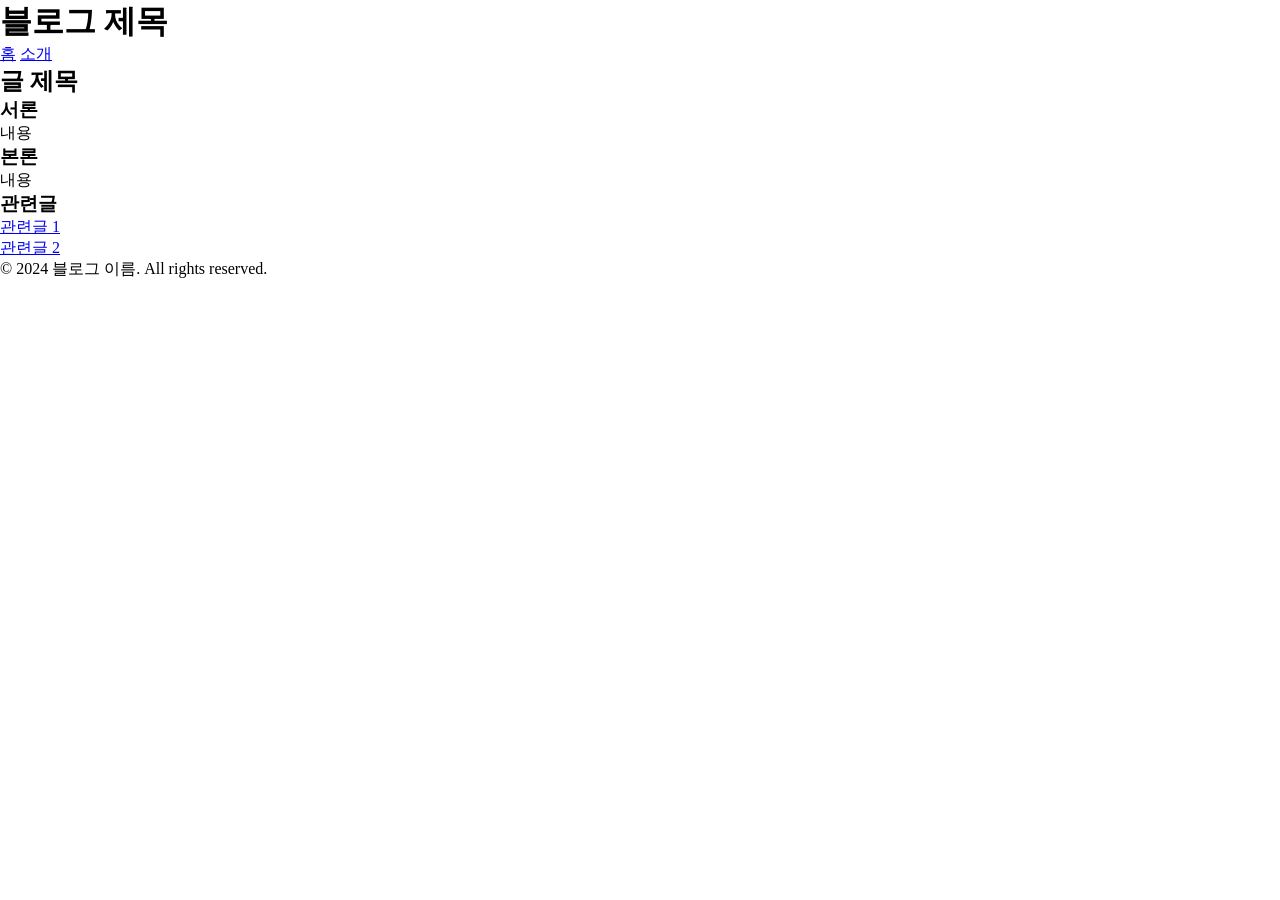
==== index.html @ a3a7e35e "homo 페이지 업로드" ====
<!DOCTYPE html>
<html lang="ko">
<head>
    <meta charset="UTF-8">
    <meta name="viewport" content="width=device-width, initial-scale=1.0">
    <title>youtube 구현</title>
    <link rel="stylesheet" href="youtube-style.css">
</head>
<body>
    <!-- 헤더 -->
    <!-- 헤더 - 햄버거 버튼 -->
    <!-- 헤더 - 검색 바-->
    <!-- 헤더 - 검색 바 - 버튼 마이크 사용 검색 -->
    <!-- 헤더 - 네비 -->
    <!-- 헤더 - 네비 - Create 버튼 - Google Apps 버튼(지메일, 드라이브, 지도 등) - 알림 버튼 -->

    <!-- 사이드바 -->
    
    <!-- 사이드바 Home -->
    <!-- 사이드바 Explore -->
    <!-- 사이드바 Subscriptions -->
    
    <!-- 사이드바 Library -->
    <!-- 사이드바 History -->
    <!-- 사이드바 Your Video -->
    <!-- 사이드바 Watch Later -->
    <!-- 사이드바 Liked Videos -->
    <!-- 사이드바 - 아코디언 - Show More-->

    <!-- 사이드바 - 채널 - SUBSCRIPTIONS -->
    <!-- 사이드바 - 채널 - James Gouse -->
    <!-- 사이드바 - 채널 - Alan Cooper -->
    <!-- 사이드바 - 채널 - Marcus Levin -->
    <!-- 사이드바 - 채널 - Alexis Sears -->
    <!-- 사이드바 - 채널 - Jesica Lambert -->
    <!-- 사이드바 - 채널 - Anna White -->
    <!-- 사이드바 - 채널 - Skyal Dias -->
    
    <!-- 사이드바 - 아코디언 - Show 13 more -->

    <!-- 사이드바 - MORE FROM YOUTUBE-->
    <!-- 사이드바 - Youtube Premium -->
    <!-- 사이드바 - Gaming -->
    <!-- 사이드바 - Live -->
    <!-- 사이드바 - Sports -->

    <!-- 탭 -->
    <!-- 탭버튼-->

    <!-- 메인 영상 갤러리 -->

    <!---->


    <header>
        <h1>블로그 제목</h1>
        <nav>
            <a href="#">홈</a>
            <a href="#">소개</a>
        </nav>
    </header>
    <main>
        <article>
            <h2>글 제목</h2>
            <section>
                <h3>서론</h3>
                <p>내용</p>
            </section>
            <section>
                <h3>본론</h3>
                <p>내용</p>
            </section>
        </article>
        <aside>
            <h3>관련글</h3>
            <ul>
                <li><a href="#">관련글 1</a></li>
                <li><a href="#">관련글 2</a></li>
            </ul>
        </aside>
    </main>
    <footer>
        <p>&copy; 2024 블로그 이름. All rights reserved.</p>
    </footer>
</body>
</html>
---- youtube-style.css ----
* { padding: 0; margin: 0; box-sizing: border-box;}
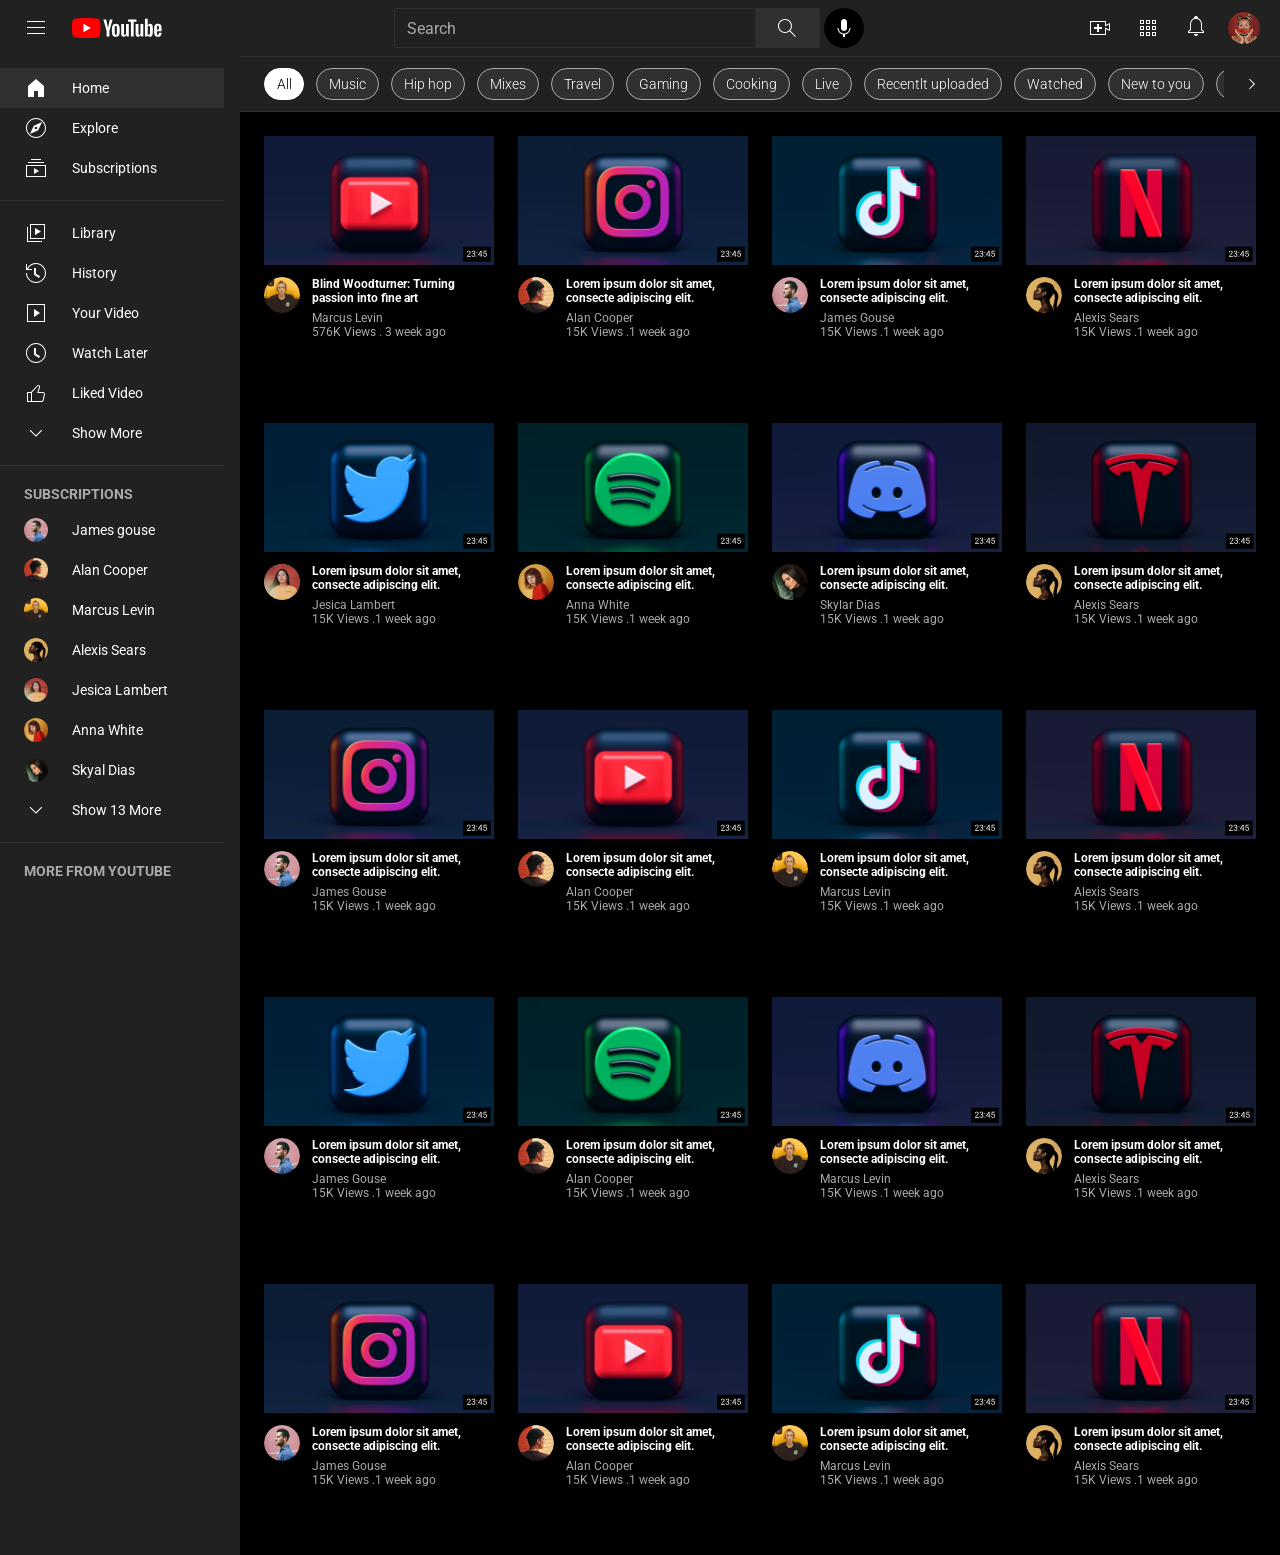
==== commit cea1dced: "youtube-index 파일명을 index로 수정하고 channel과 video페이지 내에 youtube-index로 이동하는 링크도 수정" ====
--- a/index.html
+++ b/index.html
@@ -4,83 +4,760 @@
     <meta charset="UTF-8">
     <meta name="viewport" content="width=device-width, initial-scale=1.0">
     <title>youtube 구현</title>
+
+    <link rel="preconnect" href="https://fonts.googleapis.com">
+    <link rel="preconnect" href="https://fonts.gstatic.com" crossorigin>
+    <link href="https://fonts.googleapis.com/css2?family=Roboto:wght@300;400;500;700&display=swap" rel="stylesheet">
+
     <link rel="stylesheet" href="youtube-style.css">
+    <link rel="stylesheet" href="home-style.css">
 </head>
 <body>
     <!-- 헤더 -->
-    <!-- 헤더 - 햄버거 버튼 -->
-    <!-- 헤더 - 검색 바-->
-    <!-- 헤더 - 검색 바 - 버튼 마이크 사용 검색 -->
-    <!-- 헤더 - 네비 -->
-    <!-- 헤더 - 네비 - Create 버튼 - Google Apps 버튼(지메일, 드라이브, 지도 등) - 알림 버튼 -->
-
-    <!-- 사이드바 -->
+    <header class="header">
+        <div class="hd-sec1">
+            <!-- 헤더 - 햄버거 버튼 -->
+            <input type="checkbox" id="hamburger-toggle" class="hamburger-input">
+            <label for="hamburger-toggle" class="hamburger">
+                <img src="./img/youtube-index/header/hamburger.svg" alt="메뉴">
+            </label>
+            <!-- 유튜브 로고 -->
+            <div class="main-logo">
+                <img src="./img/youtube-index/header/youtube-logo.svg">
+            </div>
+        </div>
+        <div class="hd-sec2">
+            <!-- 헤더 - 검색 바-->
+            <div class="searchbar">
+                <input type="text" placeholder="Search">
+                <button type="search-submit" aria-label="검색실행">
+                    <img src="./img/youtube-index/header/search.svg">
+                </button>
+            </div>
+                <!-- 헤더 - 검색 바 - 버튼 마이크 사용 검색 -->
+                <button class="mic-btn">
+                    <img src="./img/youtube-index/header/mic-icon.svg">
+                </button>
+        </div>
+        <div class="hd-sec3">
+            <!-- 헤더 - 네비 -->
+            <nav class="menu">
+            <!-- 헤더 - 네비 - Create 버튼 - Google Apps 버튼(지메일, 드라이브, 지도 등) - 알림 버튼 -->
+                <ul class="h-nav">
+                    <li class="create-btn">
+                        <a href="#" class="create-btn"><img src="./img/youtube-index/header/create.svg"></a>
+                    </li>
+                    <li class="apps-btn">
+                        <a href="#" class="apps-btn"><img src="./img/youtube-index/header/apps.svg"></a>
+                    </li>
+                    <li class="notification-btn">
+                        <a href="#" class="notifications-btn"><img src="./img/youtube-index/header/notifications.svg"></a>
+                    </li>
+                    <!-- 프로필 + 드롭다운 메뉴 -->
+                    <li class="profile-item">
+                        <input type="checkbox" id="profile-toggle" class="profile-input">
+                        <label for="profile-toggle" class="profile-btn">
+                            <img src="./img/youtube-index/header/User-Avatar.png" alt="프로필">
+                        </label>
+                    
+                        <div class="profile-drop">
+                            <!-- 1. 프로필 카드 -->
+                            <div class="drop-card">
+                                <img src="./img/youtube-index/header/User-Avatar.png" class="drop-avatar">
+                                <div class="profile-drop__info">
+                                    <p class="drop-name">Ruby Han</p>
+                                    <p class="drop-handle">@rubyhan</p>
+                                    <a href="#" class="drop-channel-link">View your channel</a>
+                                </div>
+                            </div>
+                        
+                            <!-- 2. 계정 관련 -->
+                            <div class="drop-section">
+                                <a href="#" class="drop-item">
+                                    <img src="./img/youtube-index/header/google-logo.png" class="drop-icon">
+                                    <span>Google Account</span>
+                                </a>
+                                <a href="#" class="drop-item">
+                                    <img src="./img/youtube-index/header/switch-account.png" class="drop-icon">
+                                    <span>Switch account</span>
+                                    <img src="./img/youtube-index/header/forward.png" class="drop-chevron">
+                                </a>
+                                <a href="#" class="drop-item">
+                                    <img src="./img/youtube-index/header/logout.png" class="drop-icon">
+                                    <span>Sign out</span>
+                                </a>
+                            </div>
+                        
+                            <!-- 3. Appearance / Language -->
+                            <div class="drop-section">
+                                <a href="#" class="drop-item">
+                                    <img src="./img/youtube-index/header/design.png" class="drop-icon">
+                                    <span>Appearance: Device theme</span>
+                                    <img src="./img/youtube-index/header/forward.png" class="drop-chevron">
+                                </a>
+                                <a href="#" class="drop-item">
+                                    <img src="./img/youtube-index/header/lang-change.png" class="drop-icon">
+                                    <span>Language: English</span>
+                                    <img src="./img/youtube-index/header/forward.png" class="drop-chevron">
+                                </a>
+                            </div>
+                        
+                            <!-- 4. Settings / Help  -->
+                            <div class="drop-section">
+                                <a href="#" class="drop-item">
+                                    <img src="./img/youtube-index/header/setting.png" class="drop-icon">
+                                    <span>Settings</span>
+                                </a>
+                                <a href="#" class="drop-item">
+                                    <img src="./img/youtube-index/header/help.png" class="drop-icon">
+                                    <span>Help</span>
+                                </a>
+                            </div>
+                        </div>
+                    </li>
+                </ul>
+            </nav>
+        </div>
+        
+        
+    </header>
+
+    <div class="body-wrap">
+        <!-- 사이드바 -->
+        <aside class="sidebar">
+        <!-- 사이드바 Home -->
+        <!-- 사이드바 Explore -->
+        <!-- 사이드바 Subscriptions -->
+        <nav class="sidebar-nav1">
+            <a href="#" class="sidenav-act is-active">
+                <span>
+                    <img src="./img/youtube-index/sidebar/home.svg">
+                    <span class="menu-text">Home</span>
+                </span>
+            </a>
+            <a href="#" class="sidenav-act">
+                <span>
+                    <img src="./img/youtube-index/sidebar/explore.svg">
+                    <span class="menu-text">Explore</span>
+                </span>
+            </a>
+            <a href="#" class="sidenav-act">
+                <span>
+                    <img src="./img/youtube-index/sidebar/subscriptions.svg">
+                    <span class="menu-text">Subscriptions</span>
+                </span>
+            </a>
+        </nav>
+        
+        <!-- 사이드바 Library -->
+        <!-- 사이드바 History -->
+        <!-- 사이드바 Your Video -->
+        <!-- 사이드바 Watch Later -->
+        <!-- 사이드바 Liked Videos -->
+        <!-- 사이드바 - 아코디언 - Show More-->
+        <nav class="sidebar-nav1">
+            <a href="#" class="sidenav-act">
+                <span>
+                    <img src="./img/youtube-index/sidebar/Library.svg">
+                    <span class="menu-text">Library</span>
+                </span>
+            </a>
+            <a href="#" class="sidenav-act">
+                <span>
+                    <img src="./img/youtube-index/sidebar/History.svg">
+                    <span class="menu-text">History</span>
+                </span>
+            </a>
+            <a href="#" class="sidenav-act">
+                <span>
+                    <img src="./img/youtube-index/sidebar/Your Videos.svg">
+                    <span class="menu-text">Your Video</span>
+                </span>
+            </a>
+            <a href="#" class="sidenav-act">
+                <span>
+                    <img src="./img/youtube-index/sidebar/watchLater.svg">
+                    <span class="menu-text">Watch Later</span>
+                </span>
+            </a>
+            <a href="#" class="sidenav-act">
+                <span>
+                    <img src="./img/youtube-index/sidebar/Liked Videos.svg">
+                    <span class="menu-text">Liked Video</span>
+                </span>
+            </a>
+            <a href="#" class="sidenav-act">
+                <span class="side-acc">
+                    <img src="./img/youtube-index/sidebar/Show More.svg">
+                    <span class="acc-btn">Show More</span>
+                </span>
+            </a>
+        </nav>
+
+        <!-- 사이드바 - 채널 - SUBSCRIPTIONS -->
+        <!-- 사이드바 - 채널 - James Gouse -->
+        <!-- 사이드바 - 채널 - Alan Cooper -->
+        <!-- 사이드바 - 채널 - Marcus Levin -->
+        <!-- 사이드바 - 채널 - Alexis Sears -->
+        <!-- 사이드바 - 채널 - Jesica Lambert -->
+        <!-- 사이드바 - 채널 - Anna White -->
+        <!-- 사이드바 - 채널 - Skyal Dias -->
+
+        <nav class="sidebar-nav2">
+            <span>SUBSCRIPTIONS</span>
+            <a href="#" class="sidenav-act">
+                <span>
+                    <img src="./img/youtube-index/sidebar/James Gouse.svg">
+                    <span class="menu-text">James gouse</span>
+                </span>
+            </a>
+            <a href="#" class="sidenav-act">
+                <span>
+                    <img src="./img/youtube-index/sidebar/Alan Cooper.svg">
+                    <span class="menu-text">Alan Cooper</span>
+                </span>
+            </a>
+            <a href="channel.html" class="sidenav-act">
+                <span>
+                    <img src="./img/youtube-index/sidebar/Marcus Levin.svg">
+                    <span class="menu-text">Marcus Levin</span>
+                </span>
+            </a>
+            <a href="#" class="sidenav-act">
+                <span>
+                    <img src="./img/youtube-index/sidebar/Alexis Sears.svg">
+                    <span class="menu-text">Alexis Sears</span>
+                </span>
+
+            </a>
+            <a href="#" class="sidenav-act">
+                <span>
+                    <img src="./img/youtube-index/sidebar/Jesica Lambert.svg">
+                    <span class="menu-text">Jesica Lambert</span>
+                </span>
+            </a>
+            <a href="#" class="sidenav-act">
+                <span>
+                    <img src="./img/youtube-index/sidebar/Anna White.svg">
+                    <span class="menu-text">Anna White</span>
+                </span>
+            </a>
+            <a href="#" class="sidenav-act">
+                <span>
+                    <img src="./img/youtube-index/sidebar/Skylar Dias.svg">
+                    <span class="menu-text">Skyal Dias</span>
+                </span>
+            </a>
+            <a href="#" class="sidenav-act">
+                <span class="side-acc">
+                    <img src="./img/youtube-index/sidebar/Show 13 more.svg">
+                    <span class="acc-btn">Show 13 More</span>
+                </span>
+            </a>
+        </nav>
+
+        <!-- 사이드바 - MORE FROM YOUTUBE-->
+        <!-- 사이드바 - Youtube Premium -->
+        <!-- 사이드바 - Gaming -->
+        <!-- 사이드바 - Live -->
+        <!-- 사이드바 - Sports -->
+        <nav class="sidebar-nav3">
+            <span>MORE FROM YOUTUBE</span>
+            <a href="#" class="sidenav-act">
+                <span>
+                    <img src="./img/youtube-index/sidebar/premium.svg">
+                    <span class="menu-text">Youtube Premium</span>
+                </span>
+            </a>
+            <a href="#" class="sidenav-act">
+                <span>
+                    <img src="./img/youtube-index/sidebar/gaming.svg">
+                    <span class="menu-text">Gaming</span>
+                </span>
+            </a>
+            <a href="#" class="sidenav-act">
+                <span>
+                    <img src="./img/youtube-index/sidebar/live.svg">
+                    <span class="menu-text">Live</span>
+                </span>
+            </a>
+            <a href="#" class="sidenav-act">
+                <span>
+                    <img src="./img/youtube-index/sidebar/sports.svg">
+                    <span class="menu-text">Sports</span>
+                </span>
+
+            </a>
+        </nav>
+
+        <!-- 사이드바 - Settings -->
+        <!-- 사이드바 - Report history -->
+        <!-- 사이드바 - Help -->
+        <!-- 사이드바 - Send feedback -->
+        <nav class="sidebar-nav4">
+            <a href="#" class="sidenav-act">
+                <span>
+                    <img src="./img/youtube-index/sidebar/settings.svg">
+                    <span class="menu-text">Settings</span>
+                </span>
+            </a>
+            <a href="#" class="sidenav-act">
+                <span>
+                    <img src="./img/youtube-index/sidebar/report.svg">
+                    <span class="menu-text">Report history</span>
+                </span>
+            </a>
+            <a href="#" class="sidenav-act">
+                <span>
+                    <img src="./img/youtube-index/sidebar/help.svg">
+                    <span class="menu-text">Help</span>
+                </span>
+            </a>
+            <a href="#" class="sidenav-act">
+                <span>
+                    <img src="./img/youtube-index/sidebar/feedback.svg">
+                    <span class="menu-text">Send feedback</span>
+                </span>
+            </a>
+        </nav>
+        </aside>
+
+        <!-- 메인 -->
+        <main class="main-grid">
+            <!-- 탭들 -->
+            <nav class="top-menu">
+                <ul class="menu-list">
+                    <li><button class="menu-item active">All</li>
+                    <li><button class="menu-item">Music</button></li>
+                    <li><button class="menu-item">Hip hop</button></li>
+                    <li><button class="menu-item">Mixes</button></li>
+                    <li><button class="menu-item">Travel</button></li>
+                    <li><button class="menu-item">Gaming</button></li>
+                    <li><button class="menu-item">Cooking</button></li>
+                    <li><button class="menu-item">Live</button></li>
+                    <li><button class="menu-item">Recentlt uploaded</button></li>
+                    <li><button class="menu-item">Watched</button></li>
+                    <li><button class="menu-item">New to you</button></li>
+                    <li><button class="menu-item">Comedy</button></li>
+                    <li><button class="menu-item">Sports</button></li>
+                    <li><button class="menu-item">News</button></li>
+                    <li><button class="menu-item">Podcasts</button></li>
+                    <li><button class="menu-item">Documentaries</button></li>
+                    <li><button class="menu-item">Fashion</button></li>
+                    <li><button class="menu-item">Tech</button></li>
+                    <li><button class="menu-item">Fitness</button></li>
+                    <li><button class="menu-item">Beauty</button></li>
+                    <li><button class="menu-item">Movies</button></li>
+                    <li><button class="menu-item">Education</button></li>
+                    <li><button class="menu-item">Science</button></li>
+                    <li><button class="menu-item">Animals</button></li>
+                    <li><button class="menu-item">Automotive</button></li>
+                    <li><button class="menu-item">DIY</button></li>
+                    <li><button class="menu-item">History</button></li>
+                </ul>
+            <button class="arrow" aria-label="더보기">
+                <img src="./img/youtube-index/main/arrow-right.svg" alt="">
+            </button>
+            </nav>
+            <!-- 영상 그리드 -->
+            <article class="grid">
+            <div class="grid-item">
+                <a href="video.html" class="grid-item">
+                    <!-- 영상 -->
+                    <div class="grid-video">
+                        <img src="./img/youtube-index/main/yout.svg">
+                    </div>
+                    <!-- VIDEO 페이지 연동 부분 -->
+                    <div class="grid-desc">
+                        <img src="./img/youtube-index/main/Marcus Levin.svg">
+                            <!-- 영상 제목 -->
+                        <div class="grid-text">
+                            <h3>Blind Woodturner: Turning passion into fine art</h3>
+                            <!-- 영상 채널명 -->
+                            <p>Marcus Levin</p>
+                            <!-- 영상 조회수, 업로드 일자 -->
+                            <p>576K Views . 3 week ago</p>
+                        </div>
+                    </div>
+                </a>
+            </div>
+            <div class="grid-item">
+                <a href="#" class="grid-item">
+                    <!-- 영상 -->
+                    <div class="grid-video">
+                        <img src="./img/youtube-index/main/insta.svg">
+                    </div>
+                    <div class="grid-desc">
+                        <img src="./img/youtube-index/main/Alan Cooper.svg">
+                        <div class="grid-text">
+                            <h3>Lorem ipsum dolor sit amet, consecte adipiscing elit.</h3>
+                            <!-- 영상 채널명 -->
+                            <p>Alan Cooper</p>
+                            <!-- 영상 조회수, 업로드 일자 -->
+                            <p>15K Views .1 week ago</p>
+                        </div>
+                    </div>
+                </a>
+            </div>
+            <div class="grid-item">
+                <a href="#" class="grid-item">
+                    <!-- 영상 -->
+                    <div class="grid-video">
+                        <img src="./img/youtube-index/main/tict.svg">
+                    </div>
+                    <div class="grid-desc">
+                        <img src="./img/youtube-index/main/James Gouse.svg">
+                        <div class="grid-text">
+                            <h3>Lorem ipsum dolor sit amet, consecte adipiscing elit.</h3>
+                            <!-- 영상 채널명 -->
+                            <p>James Gouse</p>
+                            <!-- 영상 조회수, 업로드 일자 -->
+                            <p>15K Views .1 week ago</p>
+                        </div>
+                    </div>
+                </a>
+            </div>
+            <div class="grid-item">
+                <a href="#" class="grid-item">
+                    <!-- 영상 -->
+                    <div class="grid-video">
+                        <img src="./img/youtube-index/main/netf.svg">
+                    </div>
+                    <div class="grid-desc">
+                        <img src="./img/youtube-index/main/Alexis Sears.svg">
+                        <div class="grid-text">
+                            <!-- 영상 제목 -->
+                            <h3>Lorem ipsum dolor sit amet, consecte adipiscing elit.</h3>
+                            <!-- 영상 채널명 -->
+                            <p>Alexis Sears</p>
+                            <!-- 영상 조회수, 업로드 일자 -->
+                            <p>15K Views .1 week ago</p>
+                        </div>
+                    </div>
+                </a>
+            </div>
+
+            <div class="grid-item">
+                <a href="#" class="grid-item">
+                    <!-- 영상 -->
+                    <div class="grid-video">
+                        <img src="./img/youtube-index/main/twit.svg">
+                    </div>
+                    <div class="grid-desc">
+                        <img src="./img/youtube-index/main/Jesica Lambert.svg">
+                        <div class="grid-text">
+                            <!-- 영상 제목 -->
+                            <h3>Lorem ipsum dolor sit amet, consecte adipiscing elit.</h3>
+                            <!-- 영상 채널명 -->
+                            <p>Jesica Lambert</p>
+                            <!-- 영상 조회수, 업로드 일자 -->
+                            <p>15K Views .1 week ago</p>
+                        </div>
+                    </div>
+                </a>
+            </div>
+            <div class="grid-item">
+                <a href="#" class="grid-item">
+                    <!-- 영상 -->
+                    <div class="grid-video">
+                        <img src="./img/youtube-index/main/spot.svg">
+                    </div>
+                    <div class="grid-desc">
+                        <img src="./img/youtube-index/main/Anna White.svg">
+                        <div class="grid-text">
+                            <!-- 영상 제목 -->
+                            <h3>Lorem ipsum dolor sit amet, consecte adipiscing elit.</h3>
+                            <!-- 영상 채널명 -->
+                            <p>Anna White</p>
+                            <!-- 영상 조회수, 업로드 일자 -->
+                            <p>15K Views .1 week ago</p>
+                        </div>
+                    </div>
+                </a>
+            </div>
+            <div class="grid-item">
+                <a href="#" class="grid-item">
+                    <!-- 영상 -->
+                    <div class="grid-video">
+                        <img src="./img/youtube-index/main/disc.svg">
+                    </div>
+                    <div class="grid-desc">
+                        <img src="./img/youtube-index/main/Skylar Dias.svg">
+                        <div class="grid-text">
+                            <!-- 영상 제목 -->
+                            <h3>Lorem ipsum dolor sit amet, consecte adipiscing elit.</h3>
+                            <!-- 영상 채널명 -->
+                            <p>Skylar Dias</p>
+                            <!-- 영상 조회수, 업로드 일자 -->
+                            <p>15K Views .1 week ago</p>
+                        </div>
+                    </div>
+                </a>
+            </div>
+            <div class="grid-item">
+                <a href="#" class="grid-item">
+                    <!-- 영상 -->
+                    <div class="grid-video">
+                        <img src="./img/youtube-index/main/tesla.svg">
+                    </div>
+                    <div class="grid-desc">
+                        <img src="./img/youtube-index/main/Alexis Sears.svg">
+                        <div class="grid-text">
+                            <!-- 영상 제목 -->
+                            <h3>Lorem ipsum dolor sit amet, consecte adipiscing elit.</h3>
+                            <!-- 영상 채널명 -->
+                            <p>Alexis Sears</p>
+                            <!-- 영상 조회수, 업로드 일자 -->
+                            <p>15K Views .1 week ago</p>
+                        </div>
+                    </div>
+                </a>
+            </div>
+            <div class="grid-item">
+                <a href="#" class="grid-item">
+                    <!-- 영상 -->
+                    <div class="grid-video">
+                        <img src="./img/youtube-index/main/insta.svg">
+                    </div>
+                    <div class="grid-desc">
+                        <img src="./img/youtube-index/main/James Gouse.svg">
+                        <div class="grid-text">
+                            <!-- 영상 제목 -->
+                            <h3>Lorem ipsum dolor sit amet, consecte adipiscing elit.</h3>
+                            <!-- 영상 채널명 -->
+                            <p>James Gouse</p>
+                            <!-- 영상 조회수, 업로드 일자 -->
+                            <p>15K Views .1 week ago</p>
+                        </div>
+                    </div>
+                </a>
+            </div>
+            <div class="grid-item">
+                <a href="#" class="grid-item">
+                    <!-- 영상 -->
+                    <div class="grid-video">
+                        <img src="./img/youtube-index/main/yout.svg">
+                    </div>
+                    <div class="grid-desc">
+                        <img src="./img/youtube-index/main/Alan Cooper.svg">
+                        <div class="grid-text">
+                            <!-- 영상 제목 -->
+                            <h3>Lorem ipsum dolor sit amet, consecte adipiscing elit.</h3>
+                            <!-- 영상 채널명 -->
+                            <p>Alan Cooper</p>
+                            <!-- 영상 조회수, 업로드 일자 -->
+                            <p>15K Views .1 week ago</p>
+                        </div>
+                    </div>
+                </a>
+            </div>
+            <div class="grid-item">
+                <a href="#" class="grid-item">
+                    <!-- 영상 -->
+                    <div class="grid-video">
+                        <img src="./img/youtube-index/main/tict.svg">
+                    </div>
+                    <div class="grid-desc">
+                        <img src="./img/youtube-index/main/Marcus Levin.svg">
+                        <div class="grid-text">
+                            <!-- 영상 제목 -->
+                            <h3>Lorem ipsum dolor sit amet, consecte adipiscing elit.</h3>
+                            <!-- 영상 채널명 -->
+                            <p>Marcus Levin</p>
+                            <!-- 영상 조회수, 업로드 일자 -->
+                            <p>15K Views .1 week ago</p>
+                        </div>
+                    </div>
+                </a>
+            </div>
+            <div class="grid-item">
+                <a href="#" class="grid-item">
+                    <!-- 영상 -->
+                    <div class="grid-video">
+                        <img src="./img/youtube-index/main/netf.svg">
+                    </div>
+                    <div class="grid-desc">
+                        <img src="./img/youtube-index/main/Alexis Sears.svg">
+                        <div class="grid-text">
+                            <!-- 영상 제목 -->
+                            <h3>Lorem ipsum dolor sit amet, consecte adipiscing elit.</h3>
+                            <!-- 영상 채널명 -->
+                            <p>Alexis Sears</p>
+                            <!-- 영상 조회수, 업로드 일자 -->
+                            <p>15K Views .1 week ago</p>
+                        </div>
+                    </div> 
+                </a>
+            </div>
+            <div class="grid-item">
+                <a href="#" class="grid-item">
+                    <!-- 영상 -->
+                    <div class="grid-video">
+                        <img src="./img/youtube-index/main/twit.svg">
+                    </div>
+                    <div class="grid-desc">
+                        <img src="./img/youtube-index/main/James Gouse.svg">
+                        <div class="grid-text">
+                            <!-- 영상 제목 -->
+                            <h3>Lorem ipsum dolor sit amet, consecte adipiscing elit.</h3>
+                            <!-- 영상 채널명 -->
+                            <p>James Gouse</p>
+                            <!-- 영상 조회수, 업로드 일자 -->
+                            <p>15K Views .1 week ago</p>
+                        </div>
+                    </div>
+                </a>
+            </div>
+            <div class="grid-item">
+                <a href="#" class="grid-item">
+                    <!-- 영상 -->
+                    <div class="grid-video">
+                        <img src="./img/youtube-index/main/spot.svg">
+                    </div>
+                    <div class="grid-desc">
+                        <img src="./img/youtube-index/main/Alan Cooper.svg">
+                        <div class="grid-text">
+                            <!-- 영상 제목 -->
+                            <h3>Lorem ipsum dolor sit amet, consecte adipiscing elit.</h3>
+                            <!-- 영상 채널명 -->
+                            <p>Alan Cooper</p>
+                            <!-- 영상 조회수, 업로드 일자 -->
+                            <p>15K Views .1 week ago</p>                        
+                        </div>
+                    </div>
+                </a>
+            </div>
+            <div class="grid-item">
+                <a href="#" class="grid-item">
+                    <!-- 영상 -->
+                    <div class="grid-video">
+                        <img src="./img/youtube-index/main/disc.svg">
+                    </div>
+                    <div class="grid-desc">
+                        <img src="./img/youtube-index/main/Marcus Levin.svg">
+                        <div class="grid-text">
+                            <h3>Lorem ipsum dolor sit amet, consecte adipiscing elit.</h3>
+                            <!-- 영상 채널명 -->
+                            <p>Marcus Levin</p>
+                            <!-- 영상 조회수, 업로드 일자 -->
+                            <p>15K Views .1 week ago</p>                    
+                        </div>
+                    </div>
+                </a>
+            </div>
+            <div class="grid-item">
+                <a href="#" class="grid-item">
+                    <!-- 영상 -->
+                    <div class="grid-video">
+                        <img src="./img/youtube-index/main/tesla.svg">
+                    </div>
+                    <div class="grid-desc">
+                        <img src="./img/youtube-index/main/Alexis Sears.svg">
+                        <div class="grid-text">
+                            <h3>Lorem ipsum dolor sit amet, consecte adipiscing elit.</h3>
+                            <!-- 영상 채널명 -->
+                            <p>Alexis Sears</p>
+                            <!-- 영상 조회수, 업로드 일자 -->
+                            <p>15K Views .1 week ago</p>    
+                        </div>
+                    </div>
+                </a>
+            </div>
+            <div class="grid-item">
+                <a href="#" class="grid-item">
+                    <!-- 영상 -->
+                    <div class="grid-video">
+                        <img src="./img/youtube-index/main/insta.svg">
+                    </div>
+                    <div class="grid-desc">
+                        <img src="./img/youtube-index/main/James Gouse.svg">
+                        <div class="grid-text">
+                            <!-- 영상 제목 -->
+                            <h3>Lorem ipsum dolor sit amet, consecte adipiscing elit.</h3>
+                            <!-- 영상 채널명 -->
+                            <p>James Gouse</p>
+                            <!-- 영상 조회수, 업로드 일자 -->
+                            <p>15K Views .1 week ago</p>
+                        </div>
+                    </div>
+                </a>
+            </div>
+            <div class="grid-item">
+                <a href="#" class="grid-item">
+                    <!-- 영상 -->
+                    <div class="grid-video">
+                        <img src="./img/youtube-index/main/yout.svg">
+                    </div>
+                    <div class="grid-desc">
+                        <img src="./img/youtube-index/main/Alan Cooper.svg">
+                        <div class="grid-text">
+                            <!-- 영상 제목 -->
+                            <h3>Lorem ipsum dolor sit amet, consecte adipiscing elit.</h3>
+                            <!-- 영상 채널명 -->
+                            <p>Alan Cooper</p>
+                            <!-- 영상 조회수, 업로드 일자 -->
+                            <p>15K Views .1 week ago</p>
+                        </div>
+                    </div>
+                </a>
+            </div>
+            <div class="grid-item">
+                <a href="#" class="grid-item">
+                    <!-- 영상 -->
+                    <div class="grid-video">
+                        <img src="./img/youtube-index/main/tict.svg">
+                    </div>
+                    <div class="grid-desc">
+                        <img src="./img/youtube-index/main/Marcus Levin.svg">
+                        <div class="grid-text">
+                            <!-- 영상 제목 -->
+                            <h3>Lorem ipsum dolor sit amet, consecte adipiscing elit.</h3>
+                            <!-- 영상 채널명 -->
+                            <p>Marcus Levin</p>
+                            <!-- 영상 조회수, 업로드 일자 -->
+                            <p>15K Views .1 week ago</p>
+                        </div>
+                    </div>
+                </a>
+            </div>
+            <div class="grid-item">
+                <a href="#" class="grid-item">
+                    <!-- 영상 -->
+                    <div class="grid-video">
+                        <img src="./img/youtube-index/main/netf.svg">
+                    </div>
+                    <div class="grid-desc">
+                        <img src="./img/youtube-index/main/Alexis Sears.svg">
+                        <div class="grid-text">
+                            <!-- 영상 제목 -->
+                            <h3>Lorem ipsum dolor sit amet, consecte adipiscing elit.</h3>
+                            <!-- 영상 채널명 -->
+                            <p>Alexis Sears</p>
+                            <!-- 영상 조회수, 업로드 일자 -->
+                            <p>15K Views .1 week ago</p>
+                        </div>
+                    </div>
+                </a>
+            </div>
+            </article>
+        </main>
+    </div>
     
-    <!-- 사이드바 Home -->
-    <!-- 사이드바 Explore -->
-    <!-- 사이드바 Subscriptions -->
-    
-    <!-- 사이드바 Library -->
-    <!-- 사이드바 History -->
-    <!-- 사이드바 Your Video -->
-    <!-- 사이드바 Watch Later -->
-    <!-- 사이드바 Liked Videos -->
-    <!-- 사이드바 - 아코디언 - Show More-->
-
-    <!-- 사이드바 - 채널 - SUBSCRIPTIONS -->
-    <!-- 사이드바 - 채널 - James Gouse -->
-    <!-- 사이드바 - 채널 - Alan Cooper -->
-    <!-- 사이드바 - 채널 - Marcus Levin -->
-    <!-- 사이드바 - 채널 - Alexis Sears -->
-    <!-- 사이드바 - 채널 - Jesica Lambert -->
-    <!-- 사이드바 - 채널 - Anna White -->
-    <!-- 사이드바 - 채널 - Skyal Dias -->
-    
-    <!-- 사이드바 - 아코디언 - Show 13 more -->
-
-    <!-- 사이드바 - MORE FROM YOUTUBE-->
-    <!-- 사이드바 - Youtube Premium -->
-    <!-- 사이드바 - Gaming -->
-    <!-- 사이드바 - Live -->
-    <!-- 사이드바 - Sports -->
-
-    <!-- 탭 -->
-    <!-- 탭버튼-->
-
-    <!-- 메인 영상 갤러리 -->
-
-    <!---->
-
-
-    <header>
-        <h1>블로그 제목</h1>
-        <nav>
-            <a href="#">홈</a>
-            <a href="#">소개</a>
-        </nav>
-    </header>
-    <main>
-        <article>
-            <h2>글 제목</h2>
-            <section>
-                <h3>서론</h3>
-                <p>내용</p>
-            </section>
-            <section>
-                <h3>본론</h3>
-                <p>내용</p>
-            </section>
-        </article>
-        <aside>
-            <h3>관련글</h3>
-            <ul>
-                <li><a href="#">관련글 1</a></li>
-                <li><a href="#">관련글 2</a></li>
-            </ul>
-        </aside>
-    </main>
-    <footer>
-        <p>&copy; 2024 블로그 이름. All rights reserved.</p>
-    </footer>
+    <!-- 모바일/태블릿 전용 하단 내비게이션 -->
+    <nav class="bottom-nav">
+        <a href="#" class="nav-item">
+            <img src="./img/youtube-index/sidebar/home.svg" alt="">
+        </a>
+        <a href="#" class="nav-item">
+            <img src="./img/youtube-index/sidebar/Your Videos.svg" alt="">
+        </a>
+        <a href="#" class="nav-item">
+            <img src="./img/youtube-index/sidebar/subscriptions.svg" alt="">
+        </a>
+        <a href="#" class="nav-item">
+            <img src="./img/youtube-index/header/User-Avatar.png" alt="">
+        </a>
+    </nav>
+
 </body>
 </html>
--- a/youtube-style.css
+++ b/youtube-style.css
@@ -1 +1,446 @@
-* { padding: 0; margin: 0; box-sizing: border-box;}+* { padding: 0; margin: 0; box-sizing: border-box; font-family: 'Roboto', sans-serif;}
+
+:root { 
+    --bg1: #212121;
+    --bg2: #AAAAAA;
+    --boder: #303030;
+    --youtube: #FF0000;
+}
+
+body {
+    background: var(--bg1);
+    width: 100%;
+    min-height: 100vh;
+    overflow-x: hidden;
+    overflow-y: visible;
+}
+
+.header {
+    position: fixed;
+    display: flex;
+    justify-content: space-between;
+    align-items: center;
+    background: var(--bg1);
+    top: 0;
+    left: 50%;
+    transform: translateX(-50%);
+    width: 100%;
+    max-width: 1440px;
+    height: 56px;
+    z-index: 1000;
+}
+
+.hd-sec1 { 
+    display: flex;
+    align-items: center;
+    height: 56px; width: 169px; 
+    margin-inline-start: 16px;
+    flex-shrink: 0;
+}
+.hamburger { width: 40px; height: 40px; padding: 8px; margin-top: 8px; margin-bottom: 8px; flex-shrink: 0; }
+.hamburger-input { display: none; }
+
+.main-logo { display: flex; align-items: center; padding: 18px 14px 18px 16px;}
+.main-logo img { width: 90px; height: 20px; }
+
+/* 검색 바 */
+.hd-sec2 { 
+    display: flex;
+    align-items: center;
+    gap: 4px;
+    width: 470px; height: 40px; }
+.searchbar { 
+    display: flex;
+    align-items: center;
+    width: 426px;
+    height: 40px;
+    padding: 0;
+    border: 1px solid var(--boder);
+    overflow: hidden;
+    border-radius: 2px;
+    box-sizing: border-box;
+}
+
+.searchbar input {
+    flex: 1;
+    height: 100%;
+    padding: 0 12px;
+    border: none;
+    outline: none;
+    background: var(--bg1);
+    color: #fff;
+    font-size: 16px;
+    box-sizing: border-box;
+}
+
+.searchbar input::placeholder { color: var(--bg2) }
+.searchbar button {
+    flex: 0 0 64px;
+    height: 100%;
+    border: none;
+    border-left: 1px solid var(--boder); 
+    background: #303030; 
+    display: flex;
+    align-items: center;
+    justify-content: center;
+    cursor: pointer;
+    box-sizing: border-box;
+}
+.searchbar button img { width: 24px; height: 24px; }
+
+.mic-btn {
+    flex: 0 0 auto;
+    width: 40px;
+    height: 40px;
+    border: none;
+    border-radius: 50%;
+    background: black;
+    display: flex;
+    align-items: center;
+    justify-content: center;
+    cursor: pointer;
+}
+.mic-btn img { width: 40px; height: 40px; padding: 8px; }
+.mic-btn:hover { background: #2c2b2b; }
+
+
+.hd-sec3 {
+    display: flex;
+    align-items: center;
+    flex-direction: row;
+    gap: 8px;
+}
+.h-nav { 
+    display: flex;
+    gap: 8px;
+    align-items: center;
+    list-style-type: none;
+    padding: 8px 16px 8px 8px;
+    margin: 0;
+}
+
+.create-btn,.apps-btn,
+.notification-btn { 
+    width: 40px; height: 40px;
+    display: flex;
+    align-items: center;
+    justify-content: center;
+}
+
+.create-btn img,
+.apps-btn img,
+.notification-btn img { 
+    width: 24px; height: 24px;
+
+}
+
+.profile-btn {
+    width: 60px;
+    height: 40px;
+    display: flex;
+    align-items: center;
+    justify-content: center;
+}
+.profile-btn img {
+    width: 32px;
+    height: 32px;
+    border-radius: 50%;
+    object-fit: cover;
+}
+
+/* 프로필 드롭다운 */
+.profile-item {
+    position: relative;   /* 드롭다운 위치 기준점 */
+}
+
+.profile-input {
+    display: none;
+}
+
+.profile-btn {
+    width: 40px;
+    height: 40px;
+    display: flex;
+    align-items: center;
+    justify-content: center;
+    cursor: pointer;
+}
+
+.profile-btn img {
+    width: 32px;
+    height: 32px;
+    border-radius: 50%;
+    object-fit: cover;
+}
+
+/* 드롭다운 - 평소엔 숨김 */
+.profile-drop {
+    display: none;
+    position: absolute;
+    top: 48px;
+    right: 0;
+    width: 300px;
+    background: var(--bg1);
+    border: 1px solid var(--boder);
+    border-radius: 12px;
+    box-shadow: 0 4px 16px rgba(0, 0, 0, 0.5);
+    padding: 8px 0;
+    z-index: 1100;
+}
+
+.profile-input:checked ~ .profile-drop {
+    display: block;
+}
+
+/* 1. 프로필 카드 */
+.drop-card {
+    display: flex;
+    align-items: center;
+    gap: 16px;
+    padding: 16px 20px;
+    border-bottom: 1px solid var(--boder);
+}
+
+.drop-avatar {
+    width: 40px;
+    height: 40px;
+    border-radius: 50%;
+    object-fit: cover;
+    flex-shrink: 0;
+}
+
+.drop-info {
+    display: flex;
+    flex-direction: column;
+    min-width: 0;
+}
+
+.drop-name {
+    color: #fff;
+    font-size: 16px;
+    font-weight: 500;
+    margin: 0;
+}
+
+.drop-handle {
+    color: var(--bg2);
+    font-size: 14px;
+    margin: 2px 0 4px 0;
+}
+
+.drop-channel-link {
+    color: #3EA6FF;
+    font-size: 14px;
+    text-decoration: none;
+}
+
+.drop-channel-link:hover {
+    text-decoration: underline;
+}
+
+/* 섹션 공통 */
+.drop-section {
+    padding: 8px 0;
+    border-bottom: 1px solid var(--boder);
+}
+
+.drop-section:last-child {
+    border-bottom: none;
+}
+
+.drop-item {
+    display: flex;
+    align-items: center;
+    gap: 20px;
+    padding: 10px 20px;
+    text-decoration: none;
+    color: #fff;
+    font-size: 14px;
+    cursor: pointer;
+}
+
+.drop-item:hover {
+    background: var(--boder);
+}
+
+.drop-icon {
+    width: 20px;
+    height: 20px;
+    flex-shrink: 0;
+}
+
+.drop-chevron {
+    width: 16px;
+    height: 16px;
+    margin-left: auto;
+    flex-shrink: 0;
+}
+
+
+.body-wrap {
+    max-width: 1440px;
+    margin: 0 auto;
+    display: flex;
+     /* 헤더 높이만큼 아래로 밀어줌 */
+    padding-top: 56px;
+}
+
+/* 사이드바 */
+
+.sidebar {
+    position: sticky;
+    width: 240px;
+    height: calc(100vh - 56px);
+    top: 56px;
+    padding-right: 16px;
+    transition: width 0.1s ease;
+    flex-shrink: 0;
+    overflow-y: scroll;
+    overflow-x: hidden;
+    scrollbar-width: none;
+}
+
+.sidebar:hover { scrollbar-width: thin; scrollbar-color: var(--boder) transparent; }
+
+    /* 메뉴 항목 공통 */
+.sidenav-act {
+    display: block;
+    text-decoration: none;
+    color: white;
+    outline: none;
+}
+
+.sidebar-act > img { width: 24px; height: 24px; flex-shrink: 0;}
+.sidenav-act > span {
+    display: flex;
+    align-items: center;
+    gap: 24px;
+    padding: 8px 8px 8px 24px;
+    white-space: nowrap;
+    font-size: 14px;
+    overflow: hidden;
+}
+.sidenav-act.is-active > span { background: var(--boder); }
+
+.menu-text {
+    display: inline-block;
+    opacity: 1;
+    max-width: 200px;
+    overflow: hidden;
+    white-space: nowrap;
+    transition: opacity 0.15s ease, max-width 0.2s ease;
+}
+
+
+.sidebar-nav1,
+.sidebar-nav2,
+.sidebar-nav3,
+.sidebar-nav4 { 
+    padding: 12px 0; border-bottom: 1px solid var(--boder);
+}
+
+/* SUBSCRIPTIONS, MORE FROM YOUTUBE 카테고리 제목 */
+.sidebar-nav2 > span,
+.sidebar-nav3 > span {
+    display: block;
+    padding: 8px 24px;
+    font-size: 14px;
+    font-weight: bold;
+    color: var(--bg2);
+}
+
+/* Show More / Show 13 more 버튼 영역 */
+.side-acc {
+    display: flex;
+    align-items: center;
+    gap: 24px;
+    padding: 8px 8px 8px 24px;
+    white-space: nowrap;
+    overflow: hidden;
+}
+
+/* ---- 체크됐을 때: 사이드바 축소 ---- */
+body:has(.hamburger-input:checked) .sidebar {
+    width: 72px;
+    padding-right: 0;
+}
+
+body:has(.hamburger-input:checked) .menu-text {
+    opacity: 0;
+    max-width: 0;
+}
+
+/* 카테고리 제목 숨김 */
+body:has(.hamburger-input:checked) .sidebar-nav2 > span,
+body:has(.hamburger-input:checked) .sidebar-nav3 > span {
+    display: none;
+}
+
+/* 아이콘 가운데 정렬로 전환 */
+body:has(.hamburger-input:checked) .sidenav-act > span {
+    padding: 8px 24px;
+    gap: 0;
+}
+
+body:has(.hamburger-input:checked) .sidenav-act img {
+    width: 24px;
+    height: 24px;
+}
+
+/* Show More / Show 13 more 항목 숨김 */
+body:has(.hamburger-input:checked) .side-acc {
+    padding: 8px 24px;
+    gap: 0;
+}
+body:has(.hamburger-input:checked) .side-acc .acc-btn {
+    opacity: 0;
+    max-width: 0;
+}
+
+body:has(.hamburger-input:checked) .sidebar-nav2 .sidenav-act > span,
+body:has(.hamburger-input:checked) .sidebar-nav3 .sidenav-act > span {
+    padding: 8px 24px;
+}
+
+
+
+/* 바텀 네비; 평소에는 숨김 */
+.bottom-nav {
+    display: none;
+}
+
+
+@media (max-width: 767px) {
+    .hd-sec1 {
+        width: auto;
+    }
+}
+
+@media (max-width: 1023px) {
+    .hamburger { display: none; }
+    .hd-sec1 { margin-inline-start: 16px; order: 1; margin-right: auto; }
+    .searchbar input, .searchbar button { display: none; }
+    .searchbar { border: none; width: auto; }
+    .searchbar::after { 
+        content: '';
+        display: block;
+        width: 40px;
+        height: 40px;
+        background: url('./img/youtube-index/header/search.svg') center / 24px no-repeat;
+        border-radius: 50%;
+        cursor: pointer;
+    }
+    .mic-btn { display: none; }
+    .hd-sec2 { order: 3; width: auto; flex: 0 0 auto; max-width: none; min-width: 0; margin: 0; }
+    .create-btn, .apps-btn, .profile-btn { display: none; }
+    .hd-sec3 { order: 2; }
+    .header { justify-content: flex-end; }
+
+    .sidebar { display: none; }
+    .top-menu { left: 0; width: 100%; }
+
+    .bottom-nav { display: flex; position: fixed; bottom: 0; left: 0; width: 100%; height: 56px; background: var(--bg1); border-top: 1px solid var(--boder); z-index: 150; }
+    .nav-item { flex: 1; display: flex; flex-direction: column; align-items: center; justify-content: center; gap: 4px; text-decoration: none; color: #fff; font-size: 10px; }
+    .nav-item img { width: 27px; height: 27px; border-radius: 50%;}
+}
+
--- a/home-style.css
+++ b/home-style.css
@@ -0,0 +1,197 @@
+
+:root { 
+    --bg1: #212121;
+    --bg2: #AAAAAA;
+    --boder: #303030;
+    --youtube: #FF0000;
+}
+
+
+/* ======
+    Main 
+   ======= */
+
+/* 탭 버튼 */
+.top-menu {
+    position: sticky;
+    top: 56px;
+    display: flex;
+    align-items: center;
+    height: 56px;
+    border-top: 1.5px solid var(--boder);
+    border-bottom: 1.5px solid var(--boder);
+    background: var(--bg1);
+    z-index: 90;
+}
+
+.menu-list {
+    display: flex;
+    flex: 1;
+    align-items: center;
+    min-width: 0;
+    gap: 12px;
+    list-style: none;
+    margin: 0;
+    padding: 0;
+    overflow-x: auto;
+    white-space: nowrap;
+    scrollbar-width: none;
+}
+
+.menu-list::-webkit-scrollbar {
+    display: none;
+}
+
+.menu-item {
+    display: inline-flex;
+    align-items: center;
+    justify-content: center;
+    width: auto;
+    height: 32px;
+    flex: 0 0 auto;
+    border-radius: 32px;
+    border: 1px solid var(--bg2);
+    padding: 0 12px;
+    margin: 12px 0 12px 0;
+    background: var(--boder);
+    color: #fff;
+    font-size: 14px;
+    font-weight: 300;
+    cursor: pointer;
+    white-space: nowrap;
+    line-height: 1;
+}
+
+.menu-item.active {
+    width: 40px;
+    background: #fff;
+    color: #000;
+    border-color: #fff;
+    margin: 12px 0 12px 24px;
+}
+
+.arrow {
+    flex: 0 0 auto;
+    width: 56px;
+    height: 56px;
+    border: none;
+    padding: 20px;
+    background: transparent;
+    color: #fff;
+    display: flex;
+    align-items: center;
+    justify-content: center;
+    cursor: pointer;
+}
+
+
+
+/* 메인 */
+.main-grid {
+    flex: 1;
+    min-width: 0;
+    z-index: 80;
+}
+
+
+.grid {
+    display: grid;
+    background: #000;
+    grid-template-columns: repeat(4, 1fr);
+    gap: 40px 24px;
+    padding: 24px;
+}
+
+.grid-item {
+    display: flex;
+    flex-direction: column;
+    width: 100%;
+    height: 247px;
+    text-decoration: none;
+    color: inherit; 
+}
+
+/* 썸네일 영역 */
+.grid-video {
+    width: 100%;
+    aspect-ratio: 276 / 155;
+    overflow: hidden;
+}
+
+.grid-video img {
+    width: 100%;
+    height: 100%;
+    object-fit: cover;
+}
+
+/* 아바타 + 텍스트 영역 */
+.grid-desc {
+    display: flex;
+    align-items: flex-start;
+    gap: 12px;
+    padding: 12px 24px 18px 0;
+}
+
+.grid-desc > img {
+    width: 36px;
+    height: 36px;
+    border-radius: 50%;
+    object-fit: cover;
+    flex-shrink: 0;
+}
+
+.grid-text {
+    display: flex;
+    flex-direction: column;
+    min-width: 0; 
+}
+
+.grid-text h3 {
+    font-size: 12px;
+    font-weight: bold;
+    color: #fff;
+    margin: 0 0 6px 0;
+}
+
+.grid-text p {
+    font-size: 12px;
+    color: var(--bg2);
+    margin: 0;
+}
+
+
+
+
+/* 태블릿 */
+@media (max-width: 1023px) {
+    .main-grid { margin-left: 0; padding-bottom: 56px; }
+
+    .grid-item { width: 100%; height: auto; }
+    .grid-video img { height: 100%; }
+    .grid-desc { padding: 12px 16px 16px 16px; gap: 12px; }
+    .grid-desc > img { width: 40px; height: 40px; }
+    .grid-text h3 { font-size: 15px; }
+    .grid-text p { font-size: 13px; }
+}
+
+
+
+@media (min-width: 768px) and (max-width: 1023px) {
+    .grid { grid-template-columns: repeat(2, 1fr); }
+}
+
+@media (max-width: 767px) {
+    .main-grid { margin-left: 0; }
+
+    .top-menu { left: 0; width: 100%; }
+
+    .grid { grid-template-columns: 1fr; }
+    .grid-item { width: 100%; max-width: none; }
+    .grid-video { width: 100%; aspect-ratio: 16 / 9; }
+    .grid-video img { width: 100%; height: 100%; object-fit: cover; }
+    .grid-desc { padding: 20px 16px 20px 16px; gap: 12px; }
+    .grid-desc > img { width: 44px; height: 44px; }
+    .grid-text h3 { font-size: 16px; line-height: 1.35; }
+    .grid-text p { font-size: 14px; }
+    
+}
